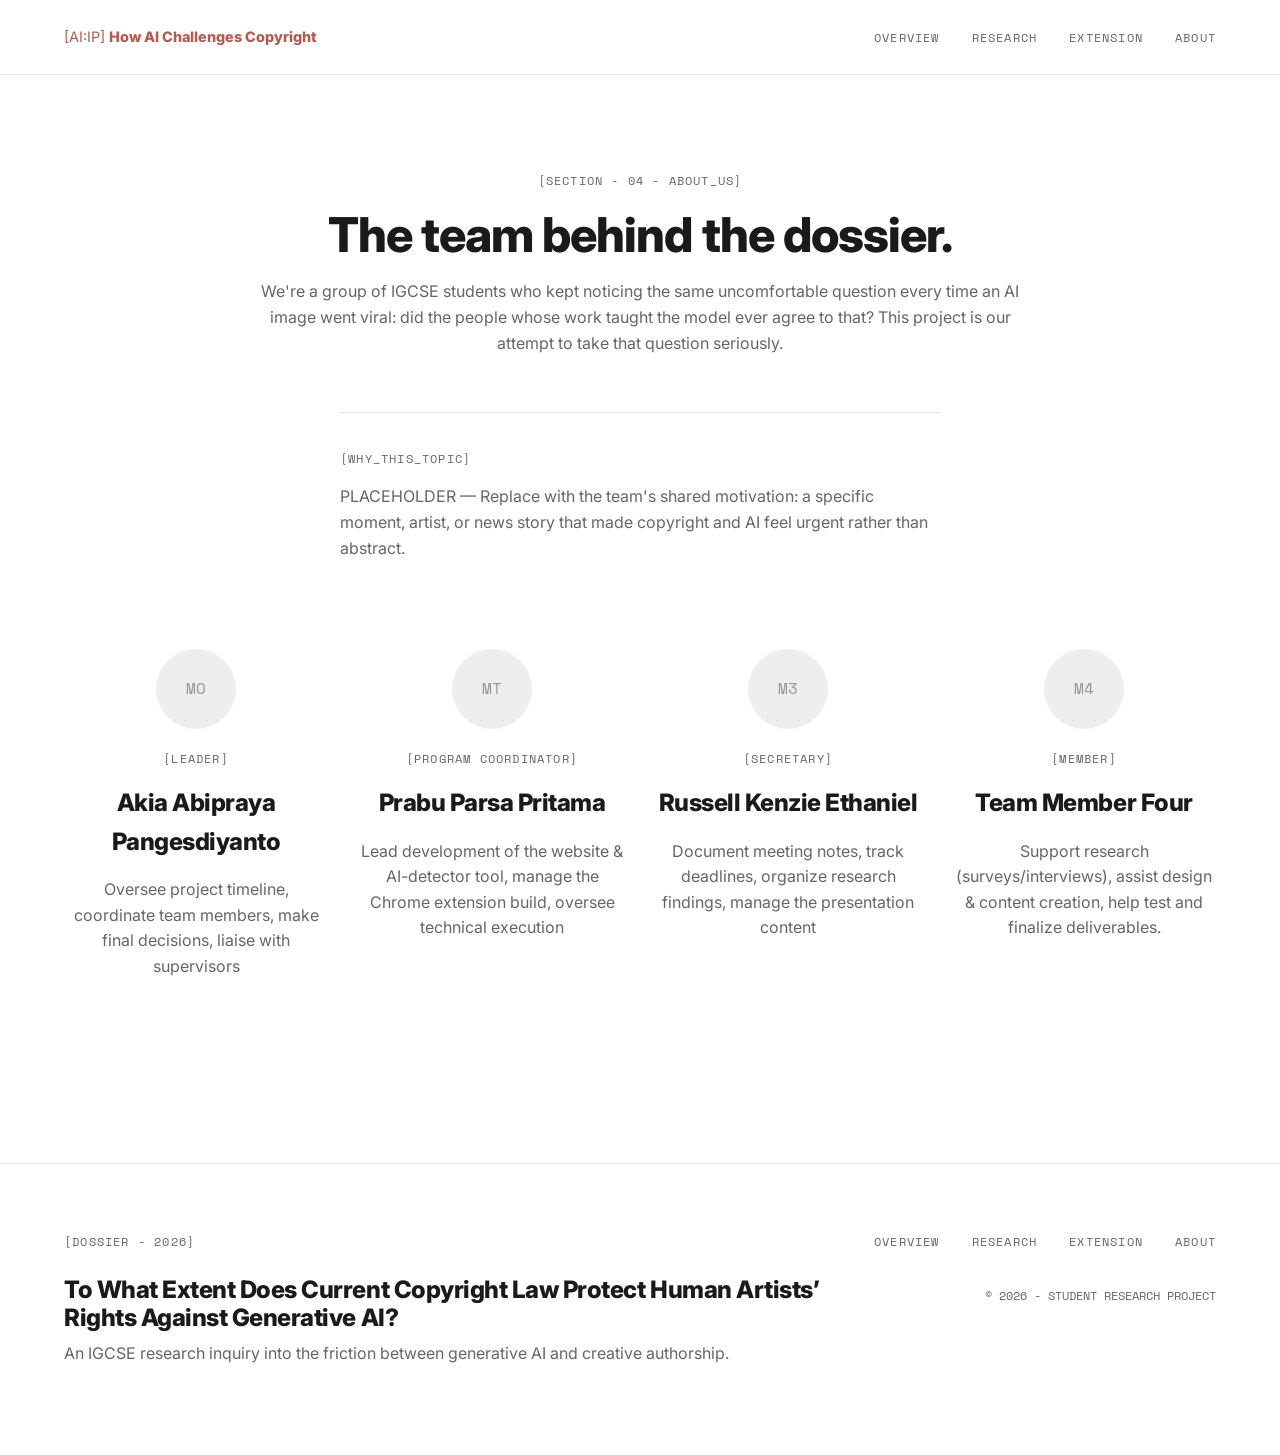
==== about.html @ d250a6b1 "initial commit" ====
<!DOCTYPE html>
<html lang="en">
<head>
    <meta charset="UTF-8">
    <meta name="viewport" content="width=device-width, initial-scale=1.0">
    <title>How AI Challenges Existing Copyright</title>
    <link rel="stylesheet" href="style.css">
    <!-- Google Fonts for typography -->
    <link href="https://fonts.googleapis.com/css2?family=Space+Mono:wght@400;700&family=Inter:wght@400;600;800&display=swap" rel="stylesheet">
</head>
<body>
    <nav class="navbar">
        <div class="nav-brand">[AI:IP] <strong>How AI Challenges Copyright</strong></div>
        <ul class="nav-links">
            <li><a href="index.html">OVERVIEW</a></li>
            <li><a href="research.html">RESEARCH</a></li>
            <li><a href="extension.html">EXTENSION</a></li>
            <li><a href="about.html">ABOUT</a></li>
        </ul>
    </nav>

    <main>
        <!-- About Section -->
        <section id="about" class="about section-padding">
             <div class="section-title text-center">
                <div class="tag">[SECTION - 04 - ABOUT_US]</div>
                <h2>The team behind the dossier.</h2>
                <p>We're a group of IGCSE students who kept noticing the same uncomfortable question every time an AI image went viral: did the people whose work taught the model ever agree to that? This project is our attempt to take that question seriously.</p>
                
                <div class="motivation text-left">
                     <div class="tag">[WHY_THIS_TOPIC]</div>
                     <p>PLACEHOLDER — Replace with the team's shared motivation: a specific moment, artist, or news story that made copyright and AI feel urgent rather than abstract.</p>
                </div>
            </div>

            <div class="team-grid">
                <div class="team-member">
                    <div class="avatar">MO</div>
                    <div class="tag">[LEADER]</div>
                    <h3>Akia Abipraya Pangesdiyanto</h3>
                    <p>Oversee project timeline, coordinate team members, make final decisions, liaise with supervisors</p>
                </div>
                <div class="team-member">
                    <div class="avatar">MT</div>
                    <div class="tag">[Program Coordinator]</div>
                    <h3>Prabu Parsa Pritama</h3>
                    <p>Lead development of the website & AI-detector tool, manage the Chrome extension build, oversee technical execution</p>
                </div>
                 <div class="team-member">
                    <div class="avatar">M3</div>
                    <div class="tag">[SECRETARY]</div>
                    <h3>Russell Kenzie Ethaniel</h3>
                    <p>Document meeting notes, track deadlines, organize research findings, manage the presentation content</p>
                </div>
                 <div class="team-member">
                    <div class="avatar">M4</div>
                    <div class="tag">[Member]</div>
                    <h3>Team Member Four</h3>
                    <p>Support research (surveys/interviews), assist design & content creation, help test and finalize deliverables.</p>
                </div>
            </div>
        </section>
    </main>
    
    <!-- Footer -->
    <footer class="site-footer">
        <div class="footer-content">
            <div class="footer-brand">
                <div class="tag">[DOSSIER - 2026]</div>
                <h2>To What Extent Does Current Copyright Law Protect Human Artists’ Rights Against Generative AI?</h2>
                <p>An IGCSE research inquiry into the friction between generative AI and creative authorship.</p>
            </div>
            <div class="footer-links">
                <ul class="nav-links">
                    <li><a href="index.html">OVERVIEW</a></li>
                    <li><a href="research.html">RESEARCH</a></li>
                    <li><a href="extension.html">EXTENSION</a></li>
                    <li><a href="#">ABOUT</a></li>
                </ul>
                <div class="copyright">© 2026 - STUDENT RESEARCH PROJECT</div>
            </div>
        </div>
    </footer>

    <script src="script.js"></script>
</body>
---- style.css ----
/* Base Styles & Typography */
:root {
    --text-main: #1a1a1a;
    --text-muted: #666;
    --accent: #b05c50; /* The reddish color for buttons/accents */
    --bg-color: #ffffff;
    --border-color: #e5e5e5;
    --font-heading: 'Inter', sans-serif;
    --font-mono: 'Space Mono', monospace;
    --font-body: 'Inter', sans-serif;
}

* {
    box-sizing: border-box;
    margin: 0;
    padding: 0;
}

html {
    scroll-behavior: smooth; /* Enables smooth scrolling for nav links */
}

body {
    font-family: var(--font-body);
    color: var(--text-main);
    background-color: var(--bg-color);
    line-height: 1.6;
}

h1, h2, h3, h4 {
    font-family: var(--font-heading);
    font-weight: 800;
    letter-spacing: -0.02em;
    margin-bottom: 1rem;
}

h1 { font-size: 4rem; line-height: 1.1; }
h2 { font-size: 3rem; line-height: 1.2; }
h3 { font-size: 1.5rem; }

p {
    margin-bottom: 1.5rem;
    color: var(--text-muted);
}

.tag {
    font-family: var(--font-mono);
    font-size: 0.75rem;
    color: var(--text-muted);
    text-transform: uppercase;
    letter-spacing: 0.1em;
    margin-bottom: 1rem;
    display: inline-block;
}

/* Layout Utilities */
.section-padding {
    padding: 6rem 5%;
    max-width: 1400px;
    margin: 0 auto;
}

.divider {
    height: 1px;
    background-color: var(--border-color);
    width: 90%;
    margin: 0 auto;
}

.text-center { text-align: center; }
.text-left { text-align: left; }

/* Navigation */
.navbar {
    display: flex;
    justify-content: space-between;
    align-items: center;
    padding: 1.5rem 5%;
    border-bottom: 1px solid var(--border-color);
    position: sticky;
    top: 0;
    background: white;
    z-index: 100;
}

.nav-brand {
    font-family: var(--font-heading);
    font-size: 0.9rem;
    color:#b05c50;
}

.nav-brand strong { font-weight: 800; }

.nav-links {
    list-style: none;
    display: flex;
    gap: 2rem;
}

.nav-links a {
    text-decoration: none;
    color: var(--text-muted);
    font-family: var(--font-mono);
    font-size: 0.75rem;
    letter-spacing: 0.1em;
    transition: color 0.2s;
}

.nav-links a:hover { color: var(--text-main); }

/* Buttons */
.btn {
    display: inline-block;
    padding: 1rem 2rem;
    font-family: var(--font-mono);
    font-size: 0.75rem;
    text-decoration: none;
    text-transform: uppercase;
    letter-spacing: 0.1em;
    border: 1px solid transparent;
    transition: all 0.2s;
}

.btn-primary {
    background-color: var(--accent);
    color: white;
}

.btn-primary:hover {
    background-color: #8f473c;
}

.btn-secondary {
    background-color: transparent;
    color: var(--text-main);
    border-color: var(--text-main);
}

.btn-secondary:hover {
    background-color: var(--text-main);
    color: white;
}

.link-arrow {
    font-family: var(--font-mono);
    font-size: 0.85rem;
    color: var(--text-main);
    text-decoration: none;
    letter-spacing: 0.1em;
    border-bottom: 1px solid var(--text-main);
    padding-bottom: 2px;
}

/* Sections */

/* Hero */
.hero {
    display: grid;
    grid-template-columns: 1fr 1fr;
    gap: 4rem;
    align-items: center;
}
.hero .subtitle { font-size: 1.25rem; }
.hero-image img { width: 100%; height: auto; display: block; }
.img-caption {
    font-family: var(--font-mono);
    font-size: 0.7rem;
    color: var(--text-muted);
    margin-top: 0.5rem;
}

/* Five Points Grid */
.five-points {
    display: grid;
    grid-template-columns: 1fr 2fr;
    gap: 4rem;
}
.points-header h2 { font-size: 2.5rem; }
.points-grid {
    display: grid;
    grid-template-columns: 1fr 1fr;
    gap: 3rem;
}
.point-item { position: relative; padding-top: 2rem; border-top: 1px solid var(--border-color); }
.point-number {
    font-family: var(--font-mono);
    font-size: 2rem;
    color: var(--border-color);
    position: absolute;
    top: -0.5rem;
    left: 0;
}
.point-tag {
    font-family: var(--font-mono);
    font-size: 0.7rem;
    color: var(--text-muted);
    position: absolute;
    top: 1rem;
    right: 0;
}

/* Research Section */
.research .section-title h2 { max-width: 800px; }
.research-content {
    display: grid;
    grid-template-columns: 2fr 1fr;
    gap: 4rem;
    margin-top: 3rem;
}
.main-column img { width: 100%; margin: 2rem 0; }
.sidebar-column { border-left: 1px solid var(--border-color); padding-left: 2rem; }
.quote-block {
    margin-bottom: 3rem;
    padding-left: 1rem;
    border-left: 2px solid var(--accent);
}
.quote-block p { font-size: 1.25rem; color: var(--text-main); font-style: italic; }
.quote-author { font-family: var(--font-mono); font-size: 0.75rem; color: var(--text-muted); }

/* Extension Section */
.extension .section-title h2 { font-size: 4rem; }
.extension-features {
    display: grid;
    grid-template-columns: 1fr 1fr;
    gap: 4rem;
    margin-top: 3rem;
}
.feature-list { display: flex; flex-direction: column; gap: 2rem; }
.extension-mockup {
    background: #f5f5f5;
    padding: 1rem;
    border-radius: 4px;
}
.mockup-header { font-family: var(--font-mono); font-size: 0.7rem; color: var(--text-muted); margin-bottom: 1rem; }
.widget { background: #222; color: white; padding: 1.5rem; border-radius: 4px; }
.widget-header h4 { color: white; margin: 0.5rem 0; }
.widget-details { display: flex; gap: 2rem; margin-top: 1rem; font-family: var(--font-mono); font-size: 0.75rem; color: #aaa; }
.extension-footer {
    display: grid;
    grid-template-columns: 1fr 1fr;
    gap: 4rem;
    margin-top: 4rem;
    padding-top: 3rem;
    border-top: 1px solid var(--border-color);
}

/* About Section */
.about .section-title { margin-bottom: 3rem; display: flex; flex-direction: column; align-items: center;}
.about .section-title p {max-width: 800px;}
.motivation { max-width: 600px; margin: 2rem auto 0; padding-top: 2rem; border-top: 1px solid var(--border-color);}
.team-grid {
    display: grid;
    grid-template-columns: repeat(4, 1fr);
    gap: 2rem;
    margin-top: 4rem;
}
.team-member { text-align: center; }
.avatar {
    width: 80px;
    height: 80px;
    border-radius: 50%;
    background: #eee;
    margin: 0 auto 1rem;
    display: flex;
    align-items: center;
    justify-content: center;
    font-family: var(--font-mono);
    color: #999;
}

/* Footer */
.site-footer {
    border-top: 1px solid var(--border-color);
    padding: 4rem 5%;
    margin-top: 4rem;
}
.footer-content {
    display: flex;
    justify-content: space-between;
    max-width: 1400px;
    margin: 0 auto;
}
.footer-brand h2 { font-size: 1.5rem; margin: 0.5rem 0; }
.footer-links { text-align: right; }
.copyright { font-family: var(--font-mono); font-size: 0.75rem; color: var(--text-muted); margin-top: 2rem; }

/* Responsive Adjustments */
@media (max-width: 900px) {
    .hero, .five-points, .research-content, .extension-features, .extension-footer, .footer-content {
        grid-template-columns: 1fr;
    }
    .points-grid { grid-template-columns: 1fr; }
    .team-grid { grid-template-columns: 1fr 1fr; }
    .sidebar-column { border-left: none; padding-left: 0; margin-top: 2rem; border-top: 1px solid var(--border-color); padding-top: 2rem;}
    .nav-links { display: none; } /* Simplified nav for mobile */
    .footer-links { text-align: left; margin-top: 2rem; }
}

/* Elements hide and shift down initially */
.reveal {
    opacity: 0;
    transform: translateY(30px);
    transition: all 0.8s ease-out;
}

/* When the JavaScript adds this class, they slide up and fade in */
.reveal.active {
    opacity: 1;
    transform: translateY(0);
}
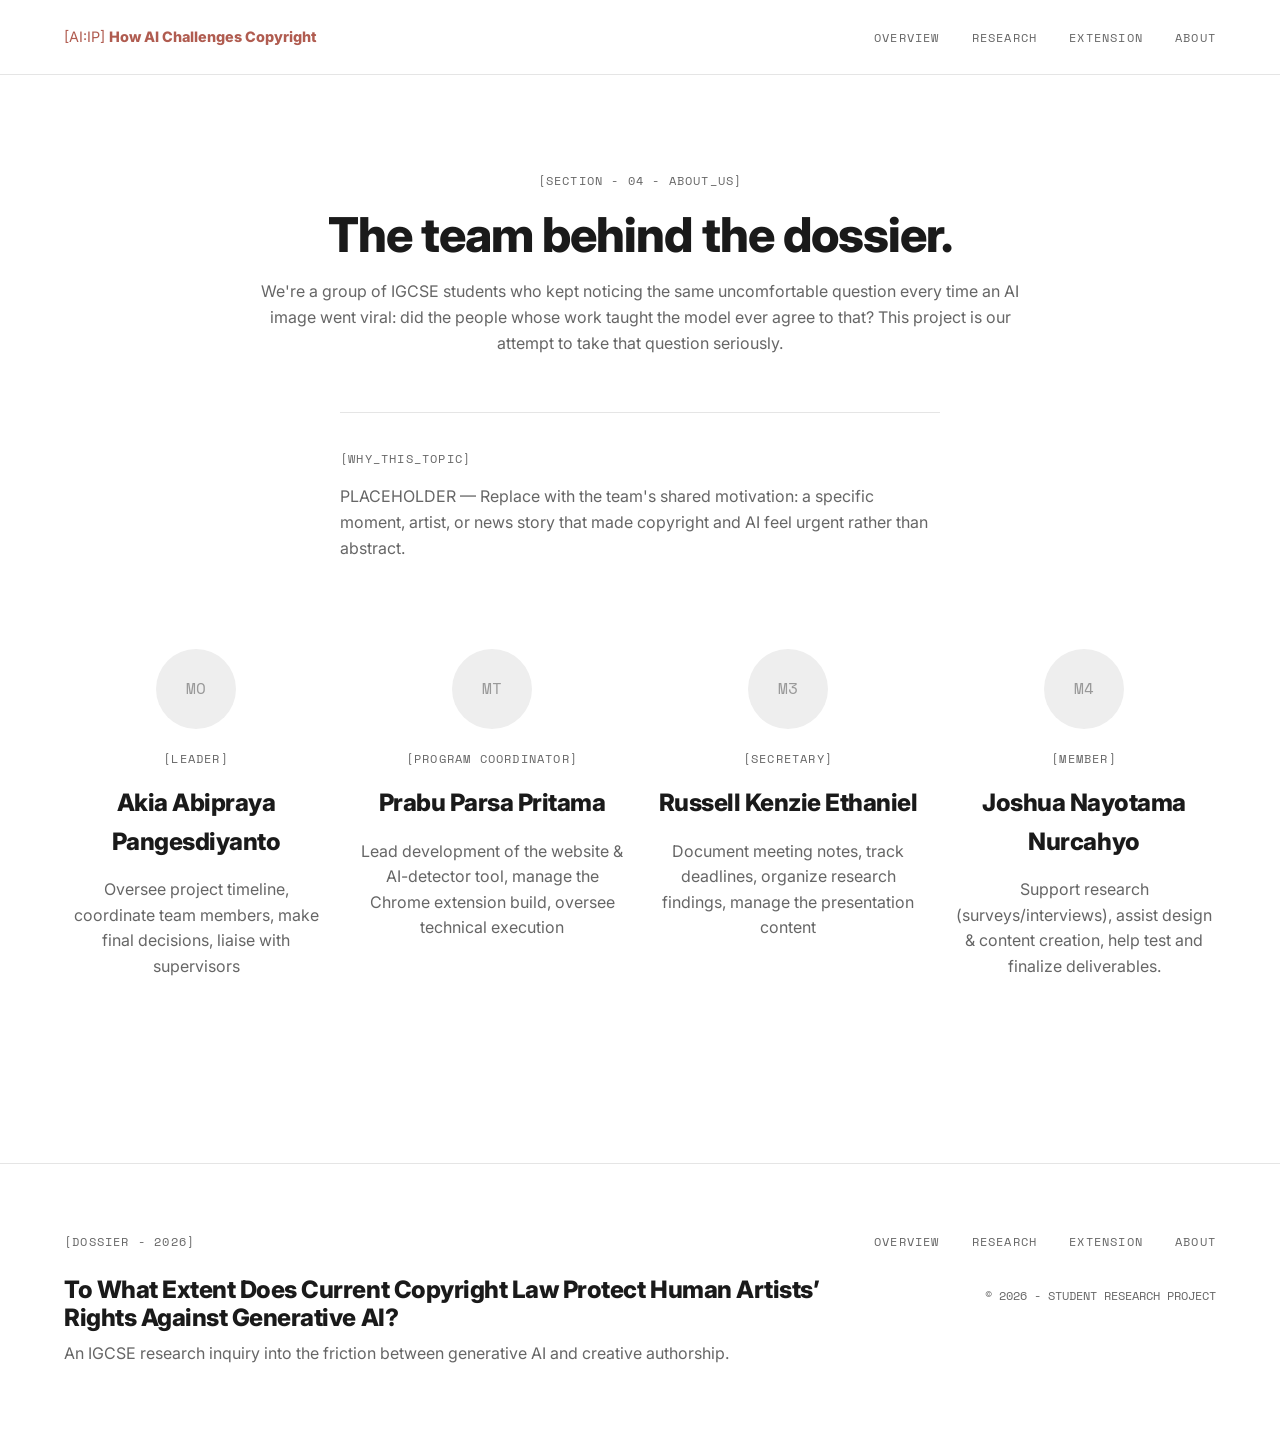
==== commit d897f087: "commit 2" ====
--- a/about.html
+++ b/about.html
@@ -55,7 +55,7 @@
                  <div class="team-member">
                     <div class="avatar">M4</div>
                     <div class="tag">[Member]</div>
-                    <h3>Team Member Four</h3>
+                    <h3>Joshua Nayotama Nurcahyo</h3>
                     <p>Support research (surveys/interviews), assist design & content creation, help test and finalize deliverables.</p>
                 </div>
             </div>
--- a/style.css
+++ b/style.css
@@ -141,6 +141,16 @@
     color: white;
 }
 
+.btn-terracotta {
+    background-color: #C86D51;
+    color: #FAF0E6;
+    border-radius: 8px;
+}
+
+.btn-terracotta:hover {
+    background-color: #B35436;
+}
+
 .link-arrow {
     font-family: var(--font-mono);
     font-size: 0.85rem;
@@ -226,15 +236,165 @@
     margin-top: 3rem;
 }
 .feature-list { display: flex; flex-direction: column; gap: 2rem; }
+.feature-item {
+    position: relative;
+    padding-top: 2rem;
+    border-top: 1px solid var(--border-color);
+}
+.feature-item .point-number {
+    position: static;
+    display: block;
+    margin-bottom: 0.5rem;
+}
 .extension-mockup {
     background: #f5f5f5;
     padding: 1rem;
     border-radius: 4px;
 }
-.mockup-header { font-family: var(--font-mono); font-size: 0.7rem; color: var(--text-muted); margin-bottom: 1rem; }
 .widget { background: #222; color: white; padding: 1.5rem; border-radius: 4px; }
 .widget-header h4 { color: white; margin: 0.5rem 0; }
 .widget-details { display: flex; gap: 2rem; margin-top: 1rem; font-family: var(--font-mono); font-size: 0.75rem; color: #aaa; }
+
+/* ============================================
+   Extension page — dark theme (page-scoped)
+   ============================================ */
+body.dark-page {
+    background-color: #0b0d12;
+}
+
+body.dark-page h2,
+body.dark-page h3,
+body.dark-page h4 {
+    color: #ffffff;
+}
+
+body.dark-page p {
+    color: #9aa0ab;
+}
+
+body.dark-page .tag {
+    color: var(--accent);
+}
+
+body.dark-page .navbar {
+    background: #ffffff; /* nav chrome stays light, like the reference */
+}
+
+body.dark-page .nav-links a.active {
+    color: var(--text-main);
+    position: relative;
+}
+
+body.dark-page .nav-links a.active::before {
+    content: "";
+    position: absolute;
+    top: -0.7rem;
+    left: 50%;
+    transform: translateX(-50%);
+    width: 4px;
+    height: 4px;
+    border-radius: 50%;
+    background: var(--accent);
+}
+
+body.dark-page .feature-item {
+    border-top-color: rgba(255, 255, 255, 0.12);
+}
+
+body.dark-page .feature-item .point-number {
+    color: rgba(255, 255, 255, 0.2);
+}
+
+body.dark-page .extension-mockup {
+    background: #14171d;
+    border: 1px solid rgba(255, 255, 255, 0.08);
+    border-radius: 10px;
+    padding: 0;
+    overflow: hidden;
+}
+
+body.dark-page .mockup-body { position: relative; }
+
+body.dark-page .mockup-image {
+    width: 100%;
+    aspect-ratio: 4 / 3;
+    background:
+        radial-gradient(circle at 30% 25%, rgba(255, 255, 255, 0.08), transparent 45%),
+        repeating-radial-gradient(circle at 55% 55%, rgba(255, 255, 255, 0.09) 0px, rgba(255, 255, 255, 0.09) 1px, transparent 2px, transparent 7px),
+        #05070a;
+}
+
+/* Widget preview — matches the real app's terracotta UI, floating over the desktop mockup */
+body.dark-page .widget {
+    position: absolute;
+    left: 1rem;
+    right: 1rem;
+    bottom: 1rem;
+    max-width: 300px;
+    background: #FAF0E6;
+    border: 2px solid #C86D51;
+    border-radius: 16px;
+    padding: 1.25rem;
+    box-shadow: 0 20px 40px rgba(0, 0, 0, 0.45);
+}
+
+body.dark-page .widget-titlebar {
+    display: flex;
+    justify-content: space-between;
+    align-items: center;
+    font-weight: 700;
+    font-size: 0.8rem;
+    color: #B35436;
+    margin-bottom: 0.75rem;
+}
+
+body.dark-page .widget-close { color: #C86D51; font-weight: 700; }
+
+body.dark-page .widget-header h4 { color: #4A2818; }
+
+body.dark-page .widget p { color: #8C4830; margin-bottom: 0.75rem; }
+
+body.dark-page .widget-details { color: #6E321E; }
+
+/* Download CTA */
+body.dark-page .download-cta {
+    margin: 2rem 0 1.5rem;
+}
+
+body.dark-page .download-note {
+    font-family: var(--font-mono);
+    font-size: 0.7rem;
+    color: #565b66;
+    margin: 0.75rem 0 0;
+}
+
+body.dark-page .steps-list {
+    font-family: var(--font-mono);
+    font-size: 0.8rem;
+    color: #9aa0ab;
+    padding-left: 1.2rem;
+    display: flex;
+    flex-direction: column;
+    gap: 0.6rem;
+}
+
+body.dark-page .steps-list strong { color: #ffffff; }
+
+body.dark-page .img-caption { color: #565b66; }
+
+body.dark-page .extension-footer {
+    border-top-color: rgba(255, 255, 255, 0.1);
+}
+
+body.dark-page .site-footer {
+    background: #0b0d12;
+    border-top-color: rgba(255, 255, 255, 0.1);
+}
+
+body.dark-page .footer-brand h2 { color: #ffffff; }
+body.dark-page .nav-links a { color: #9aa0ab; }
+body.dark-page .nav-links a:hover { color: #ffffff; }
+body.dark-page .copyright { color: #565b66; }
 .extension-footer {
     display: grid;
     grid-template-columns: 1fr 1fr;
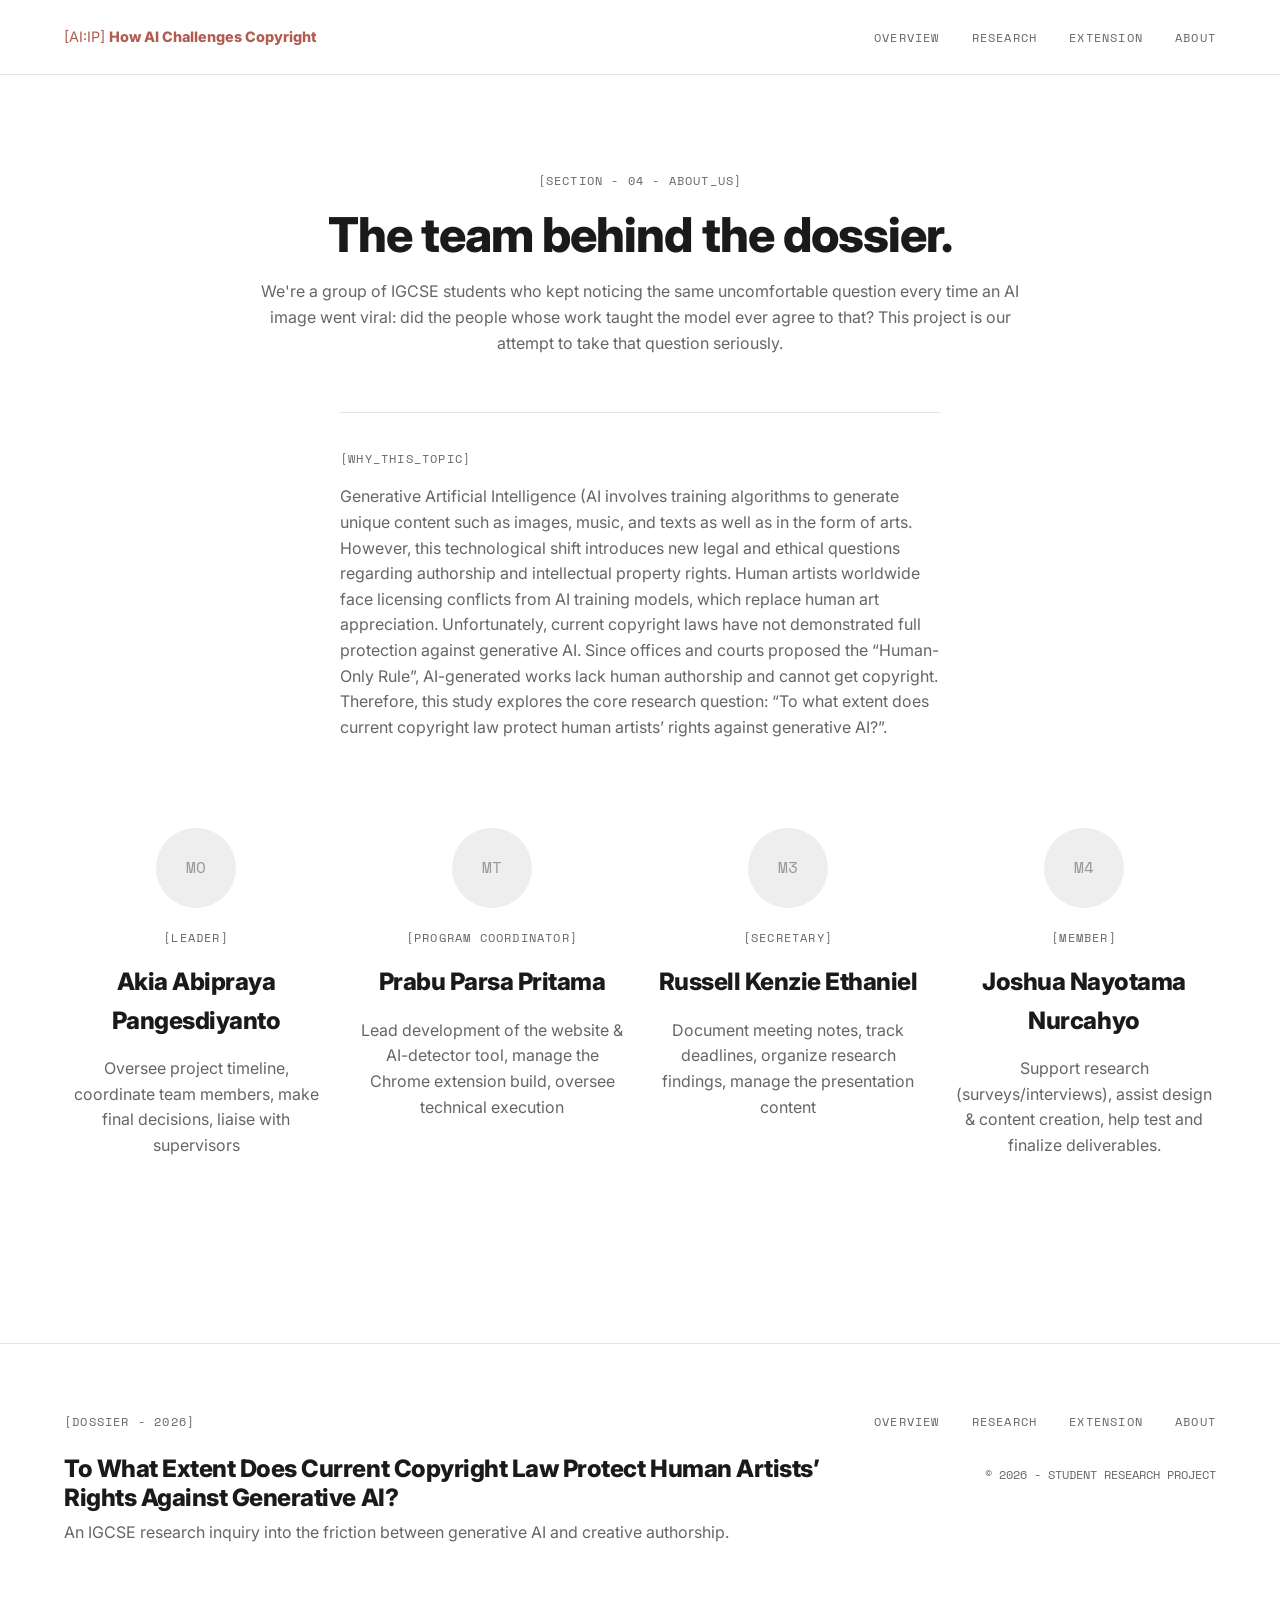
==== commit 85d7a99d: "background" ====
--- a/about.html
+++ b/about.html
@@ -29,7 +29,7 @@
                 
                 <div class="motivation text-left">
                      <div class="tag">[WHY_THIS_TOPIC]</div>
-                     <p>PLACEHOLDER — Replace with the team's shared motivation: a specific moment, artist, or news story that made copyright and AI feel urgent rather than abstract.</p>
+                     <p>Generative Artificial Intelligence (AI involves training algorithms to generate unique content such as images, music, and texts as well as in the form of arts. However, this technological shift introduces new legal and ethical questions regarding authorship and intellectual property rights. Human artists worldwide face licensing conflicts from AI training models, which replace human art appreciation. Unfortunately, current copyright laws have not demonstrated full protection against generative AI. Since offices and courts proposed the “Human-Only Rule”, AI-generated works lack human authorship and cannot get copyright. Therefore, this study explores the core research question: “To what extent does current copyright law protect human artists’ rights against generative AI?”.</p>
                 </div>
             </div>
 
--- a/style.css
+++ b/style.css
@@ -149,6 +149,18 @@
 
 .btn-terracotta:hover {
     background-color: #B35436;
+}
+
+.btn-terracotta-outline {
+    background-color: transparent;
+    color: #C86D51;
+    border-color: #C86D51;
+    border-radius: 8px;
+}
+
+.btn-terracotta-outline:hover {
+    background-color: #C86D51;
+    color: #FAF0E6;
 }
 
 .link-arrow {
@@ -361,11 +373,18 @@
     margin: 2rem 0 1.5rem;
 }
 
+body.dark-page .download-buttons {
+    display: flex;
+    flex-wrap: wrap;
+    gap: 1rem;
+}
+
 body.dark-page .download-note {
     font-family: var(--font-mono);
     font-size: 0.7rem;
     color: #565b66;
     margin: 0.75rem 0 0;
+    line-height: 1.6;
 }
 
 body.dark-page .steps-list {
@@ -379,6 +398,25 @@
 }
 
 body.dark-page .steps-list strong { color: #ffffff; }
+
+/* Feedback CTA */
+body.dark-page .feedback-cta {
+    margin-top: 2.5rem;
+    padding-top: 2rem;
+    border-top: 1px solid rgba(255, 255, 255, 0.1);
+}
+
+body.dark-page .feedback-cta p { margin-bottom: 1rem; }
+
+body.dark-page .btn-secondary {
+    color: #ffffff;
+    border-color: rgba(255, 255, 255, 0.35);
+}
+
+body.dark-page .btn-secondary:hover {
+    background-color: #ffffff;
+    color: #0b0d12;
+}
 
 body.dark-page .img-caption { color: #565b66; }
 
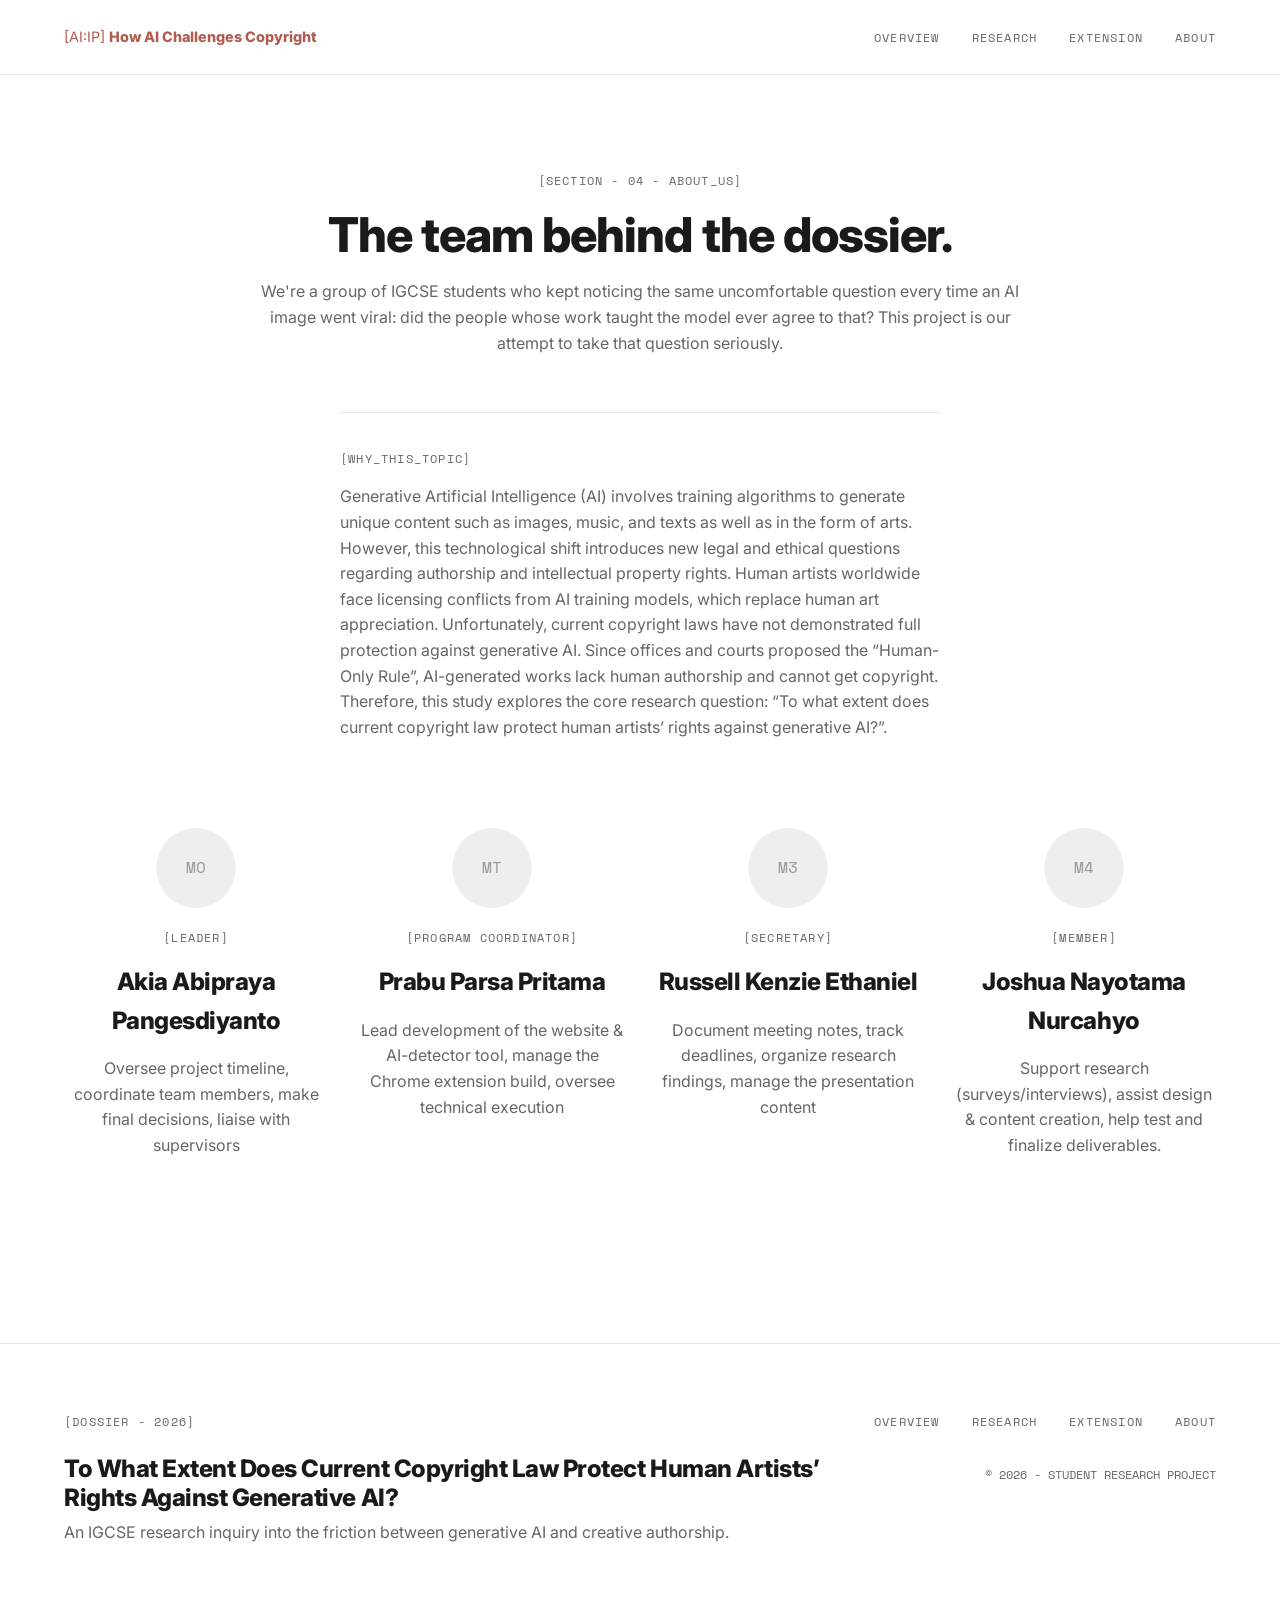
==== commit ed3c1c23: "typo" ====
--- a/about.html
+++ b/about.html
@@ -29,7 +29,7 @@
                 
                 <div class="motivation text-left">
                      <div class="tag">[WHY_THIS_TOPIC]</div>
-                     <p>Generative Artificial Intelligence (AI involves training algorithms to generate unique content such as images, music, and texts as well as in the form of arts. However, this technological shift introduces new legal and ethical questions regarding authorship and intellectual property rights. Human artists worldwide face licensing conflicts from AI training models, which replace human art appreciation. Unfortunately, current copyright laws have not demonstrated full protection against generative AI. Since offices and courts proposed the “Human-Only Rule”, AI-generated works lack human authorship and cannot get copyright. Therefore, this study explores the core research question: “To what extent does current copyright law protect human artists’ rights against generative AI?”.</p>
+                     <p>Generative Artificial Intelligence (AI) involves training algorithms to generate unique content such as images, music, and texts as well as in the form of arts. However, this technological shift introduces new legal and ethical questions regarding authorship and intellectual property rights. Human artists worldwide face licensing conflicts from AI training models, which replace human art appreciation. Unfortunately, current copyright laws have not demonstrated full protection against generative AI. Since offices and courts proposed the “Human-Only Rule”, AI-generated works lack human authorship and cannot get copyright. Therefore, this study explores the core research question: “To what extent does current copyright law protect human artists’ rights against generative AI?”.</p>
                 </div>
             </div>
 
